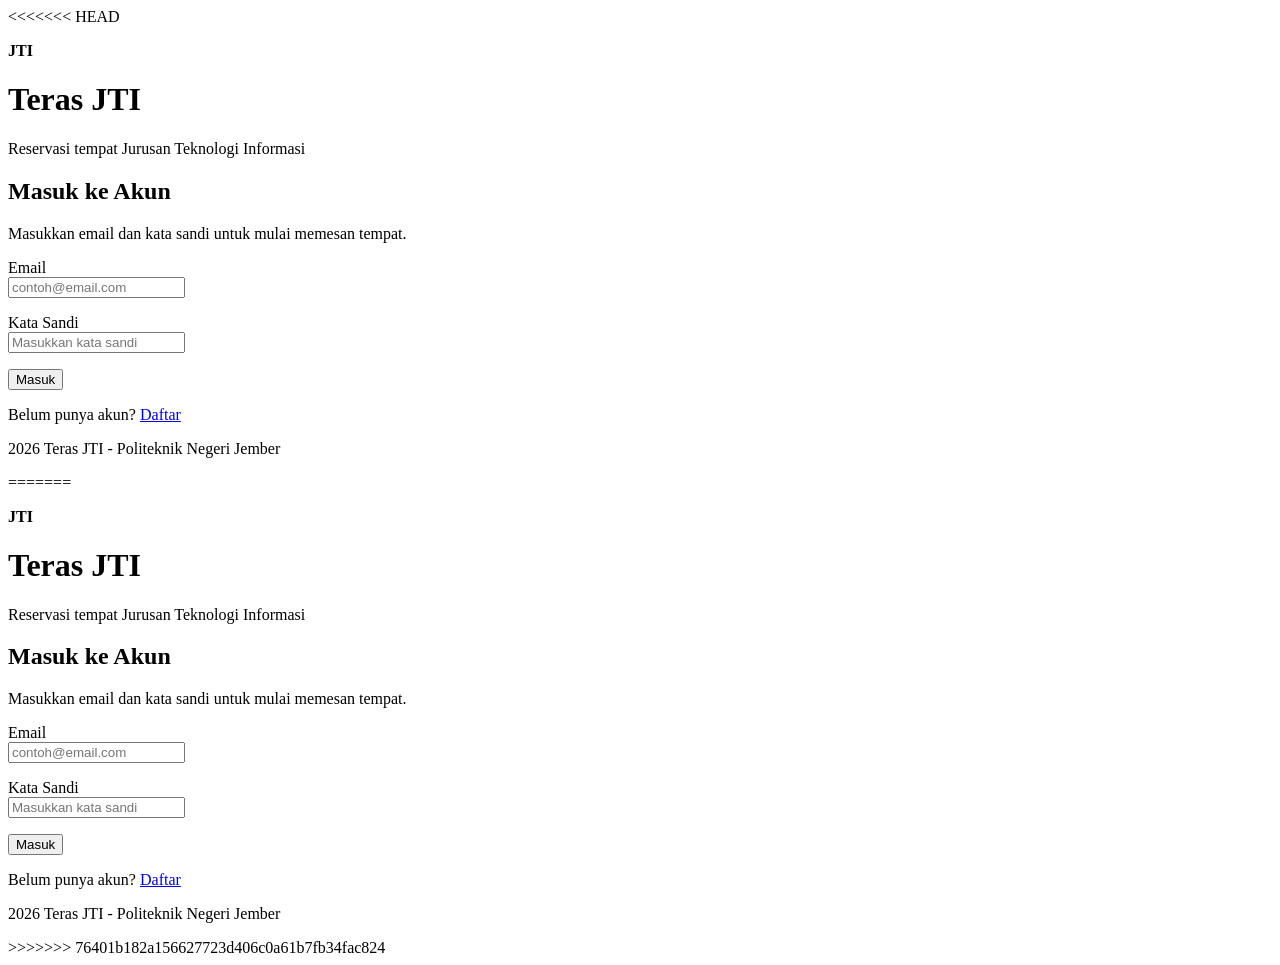
==== index.html @ 3b446804 "Merge branch 'main' of https://github.com/k4iroshiki/Web-TerasJTI-Workspace" ====
<<<<<<< HEAD
<!DOCTYPE html>
<html lang="id">
<head>
    <meta charset="UTF-8">
    <meta name="viewport" content="width=device-width, initial-scale=1.0">
    <title>Login - Teras JTI</title>
</head>
<body>

    <!-- Identitas aplikasi (logo + nama + tagline) -->
    <header>
        <p><strong>JTI</strong></p>
        <h1>Teras JTI</h1>
        <p>Reservasi tempat Jurusan Teknologi Informasi</p>
    </header>

    <main>
        <!-- Formulir login (struktur saja, belum ada proses autentikasi) -->
        <section>
            <h2>Masuk ke Akun</h2>
            <p>Masukkan email dan kata sandi untuk mulai memesan tempat.</p>

            <form action="dashboard.html">
                <p>
                    <label for="email">Email</label><br>
                    <input type="email" id="email" placeholder="contoh@email.com">
                </p>

                <p>
                    <label for="sandi">Kata Sandi</label><br>
                    <input type="password" id="sandi" placeholder="Masukkan kata sandi">
                </p>

                <p>
                    <button type="submit">Masuk</button>
                </p>
            </form>

            <p>Belum punya akun? <a href="daftar.html">Daftar</a></p>
        </section>
    </main>

    <footer>
        <p> 2026 Teras JTI - Politeknik Negeri Jember</p>
    </footer>

</body>
</html>
=======
<!doctype html>
<html lang="id">
  <head>
    <meta charset="UTF-8" />
    <meta name="viewport" content="width=device-width, initial-scale=1.0" />
    <title>Login - Teras JTI</title>
  </head>
  <body>
    <!-- Identitas aplikasi (logo + nama + tagline) -->
    <header>
      <p><strong>JTI</strong></p>
      <h1>Teras JTI</h1>
      <p>Reservasi tempat Jurusan Teknologi Informasi</p>
    </header>

    <main>
      <!-- Formulir login (struktur saja, belum ada proses autentikasi) -->
      <section>
        <h2>Masuk ke Akun</h2>
        <p>Masukkan email dan kata sandi untuk mulai memesan tempat.</p>

        <form action="dashboard.html">
          <p>
            <label for="email">Email</label><br />
            <input type="email" id="email" placeholder="contoh@email.com" />
          </p>

          <p>
            <label for="sandi">Kata Sandi</label><br />
            <input
              type="password"
              id="sandi"
              placeholder="Masukkan kata sandi"
            />
          </p>

          <p>
            <button type="submit">Masuk</button>
          </p>
        </form>

        <p>Belum punya akun? <a href="daftar.html">Daftar</a></p>
      </section>
    </main>

    <footer>
      <p>2026 Teras JTI - Politeknik Negeri Jember</p>
    </footer>
  </body>
</html>
>>>>>>> 76401b182a156627723d406c0a61b7fb34fac824
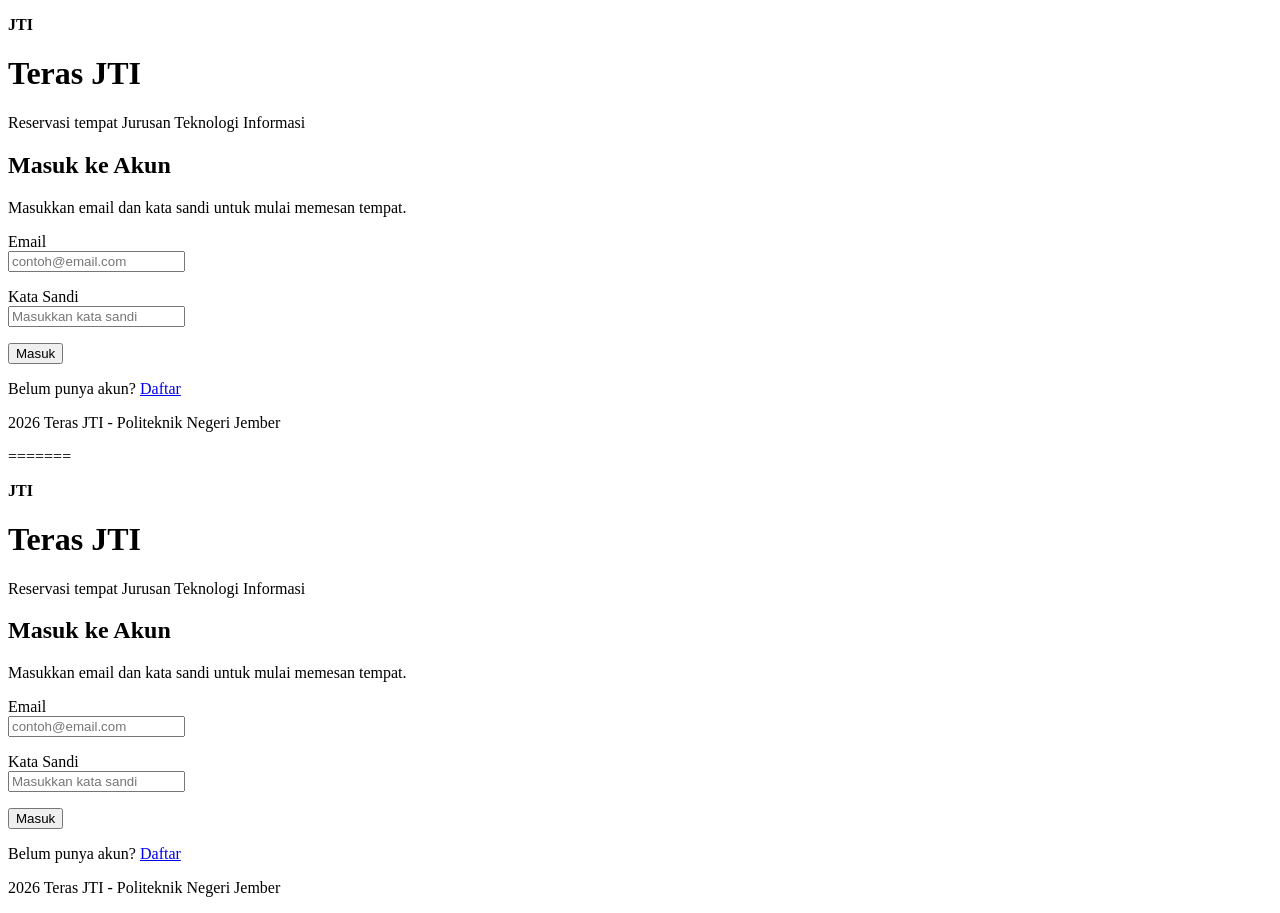
==== commit c0f4f262: "delete style from index.html, jadwal.html, and riwayat.html" ====
--- a/index.html
+++ b/index.html
@@ -1,4 +1,3 @@
-<<<<<<< HEAD
 <!DOCTYPE html>
 <html lang="id">
 <head>
@@ -8,7 +7,6 @@
 </head>
 <body>
 
-    <!-- Identitas aplikasi (logo + nama + tagline) -->
     <header>
         <p><strong>JTI</strong></p>
         <h1>Teras JTI</h1>
@@ -16,7 +14,7 @@
     </header>
 
     <main>
-        <!-- Formulir login (struktur saja, belum ada proses autentikasi) -->
+    
         <section>
             <h2>Masuk ke Akun</h2>
             <p>Masukkan email dan kata sandi untuk mulai memesan tempat.</p>
@@ -56,7 +54,7 @@
     <title>Login - Teras JTI</title>
   </head>
   <body>
-    <!-- Identitas aplikasi (logo + nama + tagline) -->
+   
     <header>
       <p><strong>JTI</strong></p>
       <h1>Teras JTI</h1>
@@ -64,7 +62,7 @@
     </header>
 
     <main>
-      <!-- Formulir login (struktur saja, belum ada proses autentikasi) -->
+    
       <section>
         <h2>Masuk ke Akun</h2>
         <p>Masukkan email dan kata sandi untuk mulai memesan tempat.</p>
@@ -98,4 +96,3 @@
     </footer>
   </body>
 </html>
->>>>>>> 76401b182a156627723d406c0a61b7fb34fac824
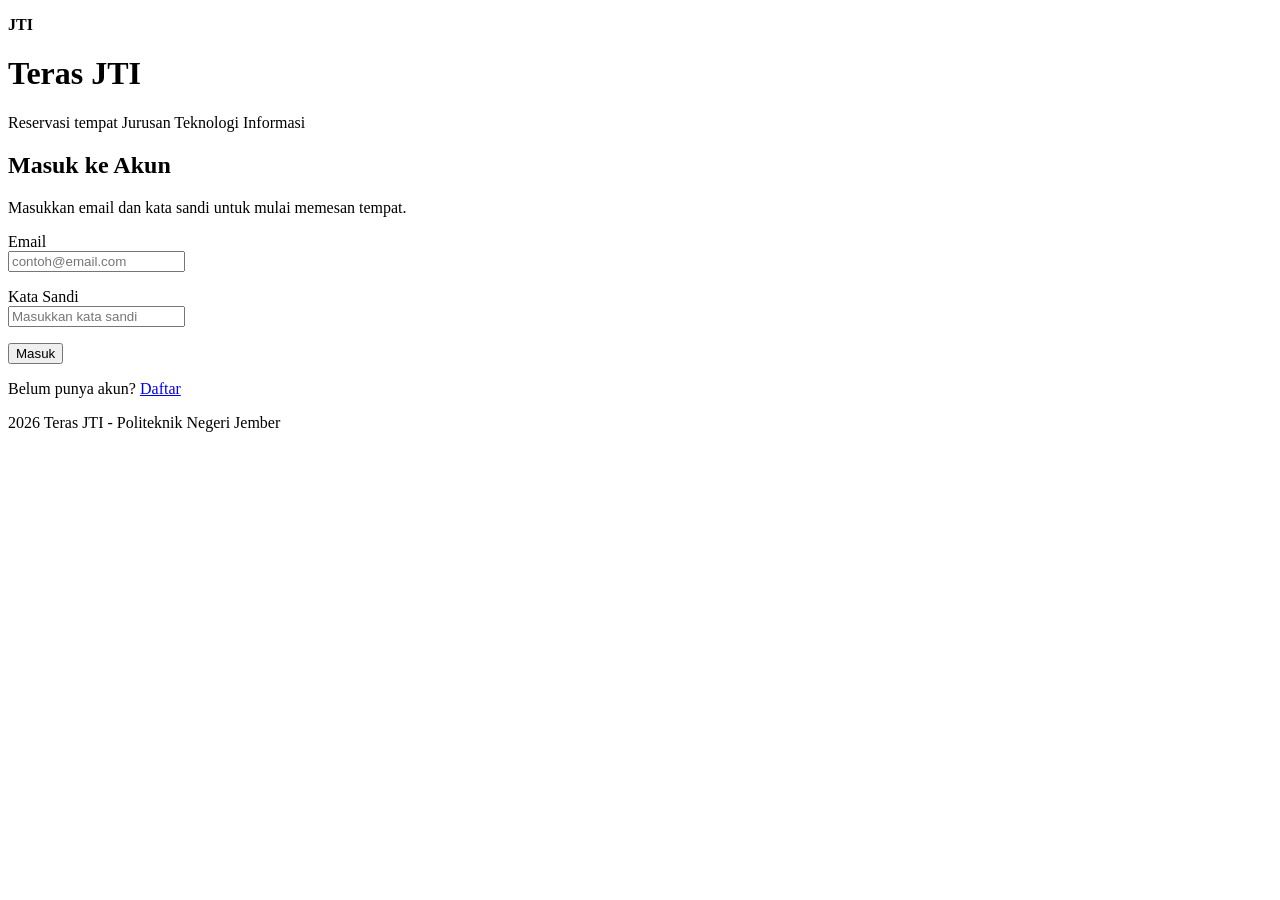
==== commit 5d7c7d99: "Update duplikat html" ====
--- a/index.html
+++ b/index.html
@@ -44,55 +44,4 @@
     </footer>
 
 </body>
-</html>
-=======
-<!doctype html>
-<html lang="id">
-  <head>
-    <meta charset="UTF-8" />
-    <meta name="viewport" content="width=device-width, initial-scale=1.0" />
-    <title>Login - Teras JTI</title>
-  </head>
-  <body>
-   
-    <header>
-      <p><strong>JTI</strong></p>
-      <h1>Teras JTI</h1>
-      <p>Reservasi tempat Jurusan Teknologi Informasi</p>
-    </header>
-
-    <main>
-    
-      <section>
-        <h2>Masuk ke Akun</h2>
-        <p>Masukkan email dan kata sandi untuk mulai memesan tempat.</p>
-
-        <form action="dashboard.html">
-          <p>
-            <label for="email">Email</label><br />
-            <input type="email" id="email" placeholder="contoh@email.com" />
-          </p>
-
-          <p>
-            <label for="sandi">Kata Sandi</label><br />
-            <input
-              type="password"
-              id="sandi"
-              placeholder="Masukkan kata sandi"
-            />
-          </p>
-
-          <p>
-            <button type="submit">Masuk</button>
-          </p>
-        </form>
-
-        <p>Belum punya akun? <a href="daftar.html">Daftar</a></p>
-      </section>
-    </main>
-
-    <footer>
-      <p>2026 Teras JTI - Politeknik Negeri Jember</p>
-    </footer>
-  </body>
-</html>
+</html>
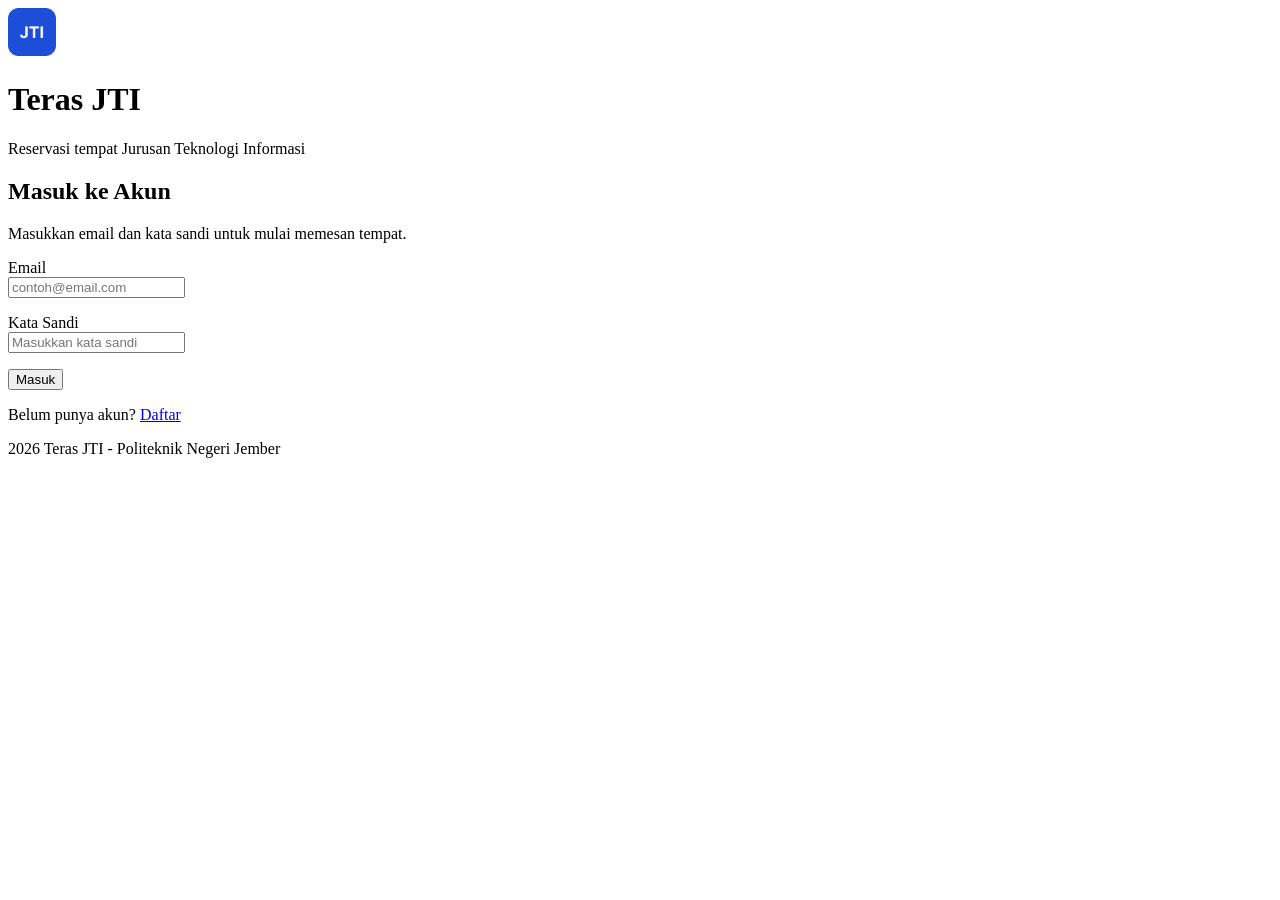
==== commit 6c7dcb15: "update halaman dengan gambar baru" ====
--- a/index.html
+++ b/index.html
@@ -8,7 +8,7 @@
 <body>
 
     <header>
-        <p><strong>JTI</strong></p>
+        <img src="assets/logo.png" alt="Logo Teras JTI" width="48" height="48">
         <h1>Teras JTI</h1>
         <p>Reservasi tempat Jurusan Teknologi Informasi</p>
     </header>
@@ -35,7 +35,7 @@
                 </p>
             </form>
 
-            <p>Belum punya akun? <a href="daftar.html">Daftar</a></p>
+            <p>Belum punya akun? <a href="registrasi.html">Daftar</a></p>
         </section>
     </main>
 
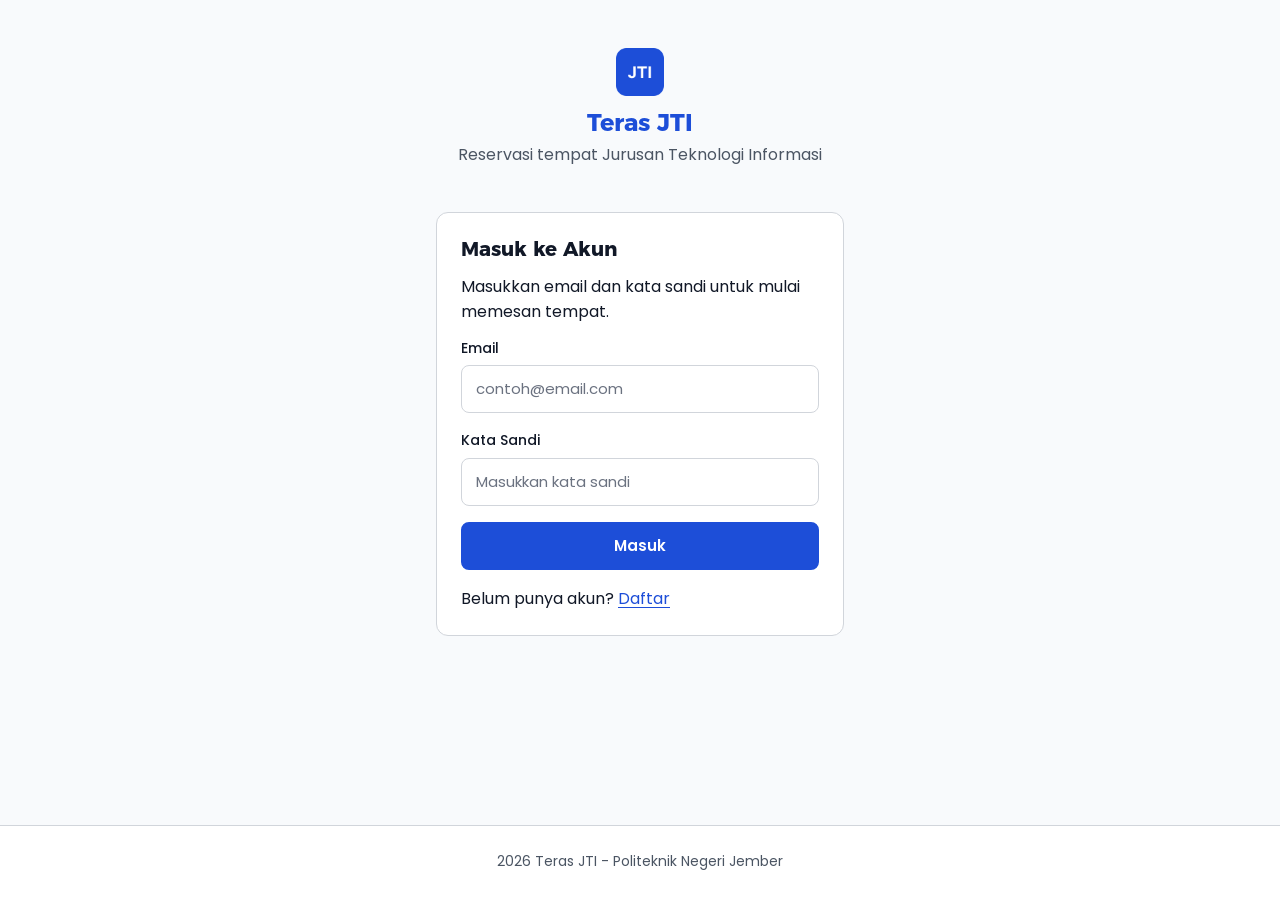
==== commit f94dedea: "update index.html" ====
--- a/index.html
+++ b/index.html
@@ -4,11 +4,18 @@
     <meta charset="UTF-8">
     <meta name="viewport" content="width=device-width, initial-scale=1.0">
     <title>Login - Teras JTI</title>
+  <link rel="stylesheet" href="assets/css/base.css">
+  <link rel="stylesheet" href="assets/css/layout.css">
+  <link rel="stylesheet" href="assets/css/components/button.css">
+  <link rel="stylesheet" href="assets/css/components/card.css">
+  <link rel="stylesheet" href="assets/css/components/form.css">
+  <link rel="stylesheet" href="assets/css/components/status.css">
+  <link rel="stylesheet" href="assets/css/components/table.css">
 </head>
-<body>
+<body class="auth">
 
     <header>
-        <img src="assets/logo.png" alt="Logo Teras JTI" width="48" height="48">
+        <img src="assets/images/logo.png" alt="Logo Teras JTI" width="48" height="48">
         <h1>Teras JTI</h1>
         <p>Reservasi tempat Jurusan Teknologi Informasi</p>
     </header>
--- a/assets/css/base.css
+++ b/assets/css/base.css
@@ -0,0 +1,161 @@
+@font-face {
+  font-family: "Poppins";
+  src: url("../fonts/poppins/Poppins-Regular.ttf") format("truetype");
+  font-weight: 400;
+  font-style: normal;
+  font-display: swap;
+}
+
+@font-face {
+  font-family: "Poppins";
+  src: url("../fonts/poppins/Poppins-Medium.ttf") format("truetype");
+  font-weight: 500;
+  font-style: normal;
+  font-display: swap;
+}
+
+@font-face {
+  font-family: "Poppins";
+  src: url("../fonts/poppins/Poppins-SemiBold.ttf") format("truetype");
+  font-weight: 600;
+  font-style: normal;
+  font-display: swap;
+}
+
+@font-face {
+  font-family: "Montserrat";
+  src: url("../fonts/montserrat/Montserrat-Bold.otf") format("opentype");
+  font-weight: 700;
+  font-style: normal;
+  font-display: swap;
+}
+
+:root {
+  --biru: #1d4ed8;
+  --biru-tua: #1e40af;
+  --biru-muda: #dbeafe;
+  --hijau: #15803d;
+  --hijau-muda: #dcfce7;
+  --amber: #92400e;
+  --amber-muda: #fef3c7;
+  --merah: #b91c1c;
+  --merah-muda: #fee2e2;
+  --abu: #4b5563;
+  --abu-muda: #e5e7eb;
+  --teks: #111827;
+  --garis: #d1d5db;
+  --latar: #f8fafc;
+  --kartu: #ffffff;
+  --radius: 8px;
+  --radius-besar: 12px;
+  --lebar: 960px;
+  --gutter: max(16px, calc((100% - var(--lebar)) / 2 + 16px));
+  --font-isi: "Poppins", Arial, sans-serif;
+  --font-judul: "Montserrat", "Poppins", Arial, sans-serif;
+}
+
+*,
+*::before,
+*::after {
+  box-sizing: border-box;
+}
+
+html {
+  -webkit-text-size-adjust: 100%;
+}
+
+body {
+  margin: 0;
+  font-family: var(--font-isi);
+  font-size: 1rem;
+  font-weight: 400;
+  line-height: 1.6;
+  color: var(--teks);
+  background: var(--latar);
+}
+
+h1,
+h2,
+h3 {
+  font-family: var(--font-judul);
+  font-weight: 700;
+  line-height: 1.25;
+  color: var(--teks);
+}
+
+h1 {
+  margin: 0 0 8px;
+  font-size: 1.5rem;
+}
+
+h2 {
+  margin: 0 0 12px;
+  font-size: 1.25rem;
+}
+
+h3 {
+  margin: 20px 0 8px;
+  font-size: 1.0625rem;
+}
+
+p {
+  margin: 0 0 12px;
+}
+
+a {
+  color: var(--biru);
+  text-underline-offset: 3px;
+}
+
+a:hover {
+  color: var(--biru-tua);
+}
+
+img {
+  display: block;
+  max-width: 100%;
+  height: auto;
+}
+
+ul,
+ol {
+  margin: 0 0 12px;
+  padding-left: 24px;
+}
+
+li {
+  margin-bottom: 4px;
+}
+
+dl {
+  display: grid;
+  grid-template-columns: max-content 1fr;
+  gap: 8px 24px;
+  margin: 0 0 12px;
+}
+
+dt {
+  color: var(--abu);
+  font-size: .875rem;
+}
+
+dd {
+  margin: 0;
+  font-weight: 500;
+}
+
+strong {
+  font-weight: 600;
+}
+
+:focus-visible {
+  outline: 2px solid var(--biru);
+  outline-offset: 2px;
+}
+
+@media (prefers-reduced-motion: reduce) {
+  * {
+    transition: none !important;
+    animation: none !important;
+  }
+}
--- a/assets/css/layout.css
+++ b/assets/css/layout.css
@@ -0,0 +1,258 @@
+body {
+  display: flex;
+  flex-direction: column;
+  min-height: 100vh;
+}
+
+header {
+  position: relative;
+  padding: 20px var(--gutter);
+  background: var(--biru);
+  color: #ffffff;
+}
+
+header h1 {
+  margin: 0;
+  color: #ffffff;
+}
+
+header p {
+  margin: 4px 0 0;
+  color: var(--biru-muda);
+}
+
+header a {
+  color: #ffffff;
+  font-weight: 500;
+}
+
+header img {
+  margin: 0 0 12px;
+  border-radius: var(--radius);
+}
+
+header.sub {
+  display: flex;
+  align-items: center;
+  gap: 8px;
+  padding-top: 12px;
+  padding-bottom: 12px;
+}
+
+header.sub h1 {
+  font-size: 1.25rem;
+}
+
+header .kembali {
+  display: grid;
+  place-items: center;
+  width: 44px;
+  height: 44px;
+  border-radius: var(--radius);
+  font-size: 1.5rem;
+  text-decoration: none;
+}
+
+header .kembali:hover {
+  background: rgba(255, 255, 255, .15);
+  color: #ffffff;
+}
+
+.lonceng {
+  position: absolute;
+  top: 50%;
+  right: var(--gutter);
+  display: grid;
+  place-items: center;
+  width: 44px;
+  height: 44px;
+  font-size: 1.25rem;
+  text-decoration: none;
+  transform: translateY(-50%);
+}
+
+nav {
+  position: sticky;
+  top: 0;
+  z-index: 10;
+  background: var(--kartu);
+  border-bottom: 1px solid var(--garis);
+}
+
+nav ul {
+  display: flex;
+  gap: 4px;
+  margin: 0;
+  padding: 0 var(--gutter);
+  list-style: none;
+  overflow-x: auto;
+}
+
+nav li {
+  margin: 0;
+}
+
+nav a {
+  display: block;
+  padding: 14px 16px;
+  border-bottom: 3px solid transparent;
+  color: var(--abu);
+  font-weight: 500;
+  text-decoration: none;
+  white-space: nowrap;
+}
+
+nav a:hover,
+nav a[aria-current="page"],
+nav a.aktif {
+  color: var(--biru);
+}
+
+nav a[aria-current="page"],
+nav a.aktif {
+  border-bottom-color: var(--biru);
+}
+
+main {
+  flex: 1;
+  width: 100%;
+  max-width: var(--lebar);
+  margin: 0 auto;
+  padding: 24px 16px 32px;
+}
+
+main > p:first-child {
+  margin: 0 0 8px;
+}
+
+main .kembali {
+  display: inline-flex;
+  align-items: center;
+  gap: 6px;
+  min-height: 44px;
+  font-weight: 500;
+  text-decoration: none;
+}
+
+main .kembali::before {
+  content: "\2190";
+}
+
+main > section {
+  margin-bottom: 16px;
+  padding: 24px;
+  background: var(--kartu);
+  border: 1px solid var(--garis);
+  border-radius: var(--radius-besar);
+}
+
+main > section > :last-child {
+  margin-bottom: 0;
+}
+
+footer {
+  padding: 24px var(--gutter);
+  background: var(--kartu);
+  border-top: 1px solid var(--garis);
+  color: var(--abu);
+  font-size: .875rem;
+  text-align: center;
+}
+
+footer p {
+  margin: 0 0 4px;
+}
+
+main + nav {
+  position: fixed;
+  top: auto;
+  right: 0;
+  bottom: 0;
+  left: 0;
+  padding-bottom: env(safe-area-inset-bottom, 0);
+  border-top: 1px solid var(--garis);
+  border-bottom: 0;
+}
+
+main + nav ul {
+  justify-content: center;
+  gap: 8px;
+  padding: 0 8px;
+}
+
+main + nav a {
+  display: flex;
+  flex-direction: column;
+  align-items: center;
+  gap: 2px;
+  min-width: 72px;
+  padding: 8px 12px 10px;
+  border-top: 3px solid transparent;
+  border-bottom: 0;
+  font-size: .75rem;
+}
+
+main + nav a span {
+  font-size: 1.25rem;
+  line-height: 1;
+}
+
+main + nav a[aria-current="page"],
+main + nav a.aktif {
+  border-top-color: var(--biru);
+  border-bottom-color: transparent;
+}
+
+body:has(main + nav) {
+  padding-bottom: 76px;
+}
+
+.aksi {
+  position: sticky;
+  bottom: 0;
+  padding: 16px var(--gutter);
+  background: var(--kartu);
+  border-top: 1px solid var(--garis);
+}
+
+.auth header {
+  padding-top: 48px;
+  background: transparent;
+  color: var(--teks);
+  text-align: center;
+}
+
+.auth header h1 {
+  color: var(--biru);
+}
+
+.auth header p {
+  color: var(--abu);
+}
+
+.auth header img {
+  margin: 0 auto 12px;
+}
+
+.auth main {
+  max-width: 440px;
+}
+
+@media (max-width: 480px) {
+  main {
+    padding: 16px 16px 24px;
+  }
+
+  main > section {
+    padding: 16px;
+  }
+
+  dl {
+    grid-template-columns: 1fr;
+    gap: 2px;
+  }
+
+  dd {
+    margin-bottom: 10px;
+  }
+}
--- a/assets/css/components/button.css
+++ b/assets/css/components/button.css
@@ -0,0 +1,59 @@
+button,
+.tombol {
+  display: inline-flex;
+  align-items: center;
+  justify-content: center;
+  gap: 8px;
+  min-height: 48px;
+  padding: 0 24px;
+  border: 2px solid var(--biru);
+  border-radius: var(--radius);
+  background: var(--biru);
+  color: #ffffff;
+  font: inherit;
+  font-size: .9375rem;
+  font-weight: 600;
+  text-decoration: none;
+  cursor: pointer;
+  transition: background-color .15s, border-color .15s;
+}
+
+button:hover:not(:disabled),
+.tombol:hover {
+  background: var(--biru-tua);
+  border-color: var(--biru-tua);
+  color: #ffffff;
+}
+
+button:disabled {
+  background: var(--abu-muda);
+  border-color: var(--abu-muda);
+  color: #6b7280;
+  cursor: not-allowed;
+}
+
+.tombol-sekunder {
+  background: var(--kartu);
+  color: var(--biru);
+}
+
+.tombol-sekunder:hover {
+  background: var(--biru-muda);
+  border-color: var(--biru);
+  color: var(--biru-tua);
+}
+
+.tombol-bahaya {
+  background: var(--merah);
+  border-color: var(--merah);
+}
+
+.tombol-bahaya:hover {
+  background: #991b1b;
+  border-color: #991b1b;
+}
+
+form p > button,
+.aksi button {
+  width: 100%;
+}
--- a/assets/css/components/card.css
+++ b/assets/css/components/card.css
@@ -0,0 +1,159 @@
+main > section:has(> article) {
+  display: grid;
+  grid-template-columns: repeat(auto-fill, minmax(260px, 1fr));
+  gap: 16px;
+}
+
+main > section:has(> article) > :not(article) {
+  grid-column: 1 / -1;
+  margin: 0;
+}
+
+article {
+  display: flex;
+  flex-direction: column;
+  gap: 8px;
+  padding: 12px;
+  background: var(--kartu);
+  border: 1px solid var(--garis);
+  border-radius: var(--radius-besar);
+}
+
+article figure {
+  margin: 0;
+}
+
+article img {
+  width: 100%;
+  aspect-ratio: 16 / 9;
+  object-fit: cover;
+  border-radius: var(--radius);
+}
+
+figure {
+  margin: 0 0 16px;
+}
+
+figcaption {
+  margin-top: 6px;
+  color: var(--abu);
+  font-size: .75rem;
+}
+
+article h3 {
+  margin: 4px 0 0;
+}
+
+article p {
+  margin: 0;
+}
+
+article > p:last-child {
+  margin-top: auto;
+  padding-top: 8px;
+}
+
+article .tombol {
+  display: flex;
+  width: 100%;
+}
+
+.chip-list {
+  display: flex;
+  flex-wrap: wrap;
+  gap: 8px;
+  margin: 0;
+  padding: 0;
+  list-style: none;
+}
+
+.chip-list li {
+  margin: 0;
+}
+
+.chip-list a {
+  display: inline-block;
+  padding: 8px 16px;
+  border: 1px solid var(--garis);
+  border-radius: 999px;
+  color: var(--teks);
+  font-size: .875rem;
+  font-weight: 500;
+  text-decoration: none;
+}
+
+.chip-list a:hover {
+  border-color: var(--biru);
+  color: var(--biru);
+}
+
+.profil-kartu {
+  display: flex;
+  align-items: center;
+  gap: 16px;
+  margin-bottom: 8px;
+  padding-bottom: 16px;
+  border-bottom: 1px solid var(--garis);
+}
+
+.profil-kartu p {
+  margin: 0;
+  color: var(--abu);
+}
+
+.profil-kartu b {
+  font-family: var(--font-judul);
+  font-size: 1.125rem;
+}
+
+.foto {
+  display: grid;
+  place-items: center;
+  flex: none;
+  width: 56px;
+  height: 56px;
+  border-radius: 50%;
+  background: var(--biru-muda);
+  font-size: 1.5rem;
+}
+
+.daftar-menu {
+  margin: 0;
+  padding: 0;
+  list-style: none;
+}
+
+.daftar-menu li {
+  margin: 0;
+}
+
+.daftar-menu li + li {
+  border-top: 1px solid var(--garis);
+}
+
+.daftar-menu a {
+  display: flex;
+  align-items: center;
+  gap: 12px;
+  min-height: 56px;
+  color: var(--teks);
+  font-weight: 500;
+  text-decoration: none;
+}
+
+.daftar-menu a:hover {
+  color: var(--biru);
+}
+
+.daftar-menu a span:nth-child(2) {
+  flex: 1;
+}
+
+.daftar-menu a span:last-child {
+  color: var(--abu);
+}
+
+.daftar-menu .keluar,
+.daftar-menu .keluar span:last-child {
+  color: var(--merah);
+}
--- a/assets/css/components/form.css
+++ b/assets/css/components/form.css
@@ -0,0 +1,110 @@
+form {
+  margin: 0;
+}
+
+form p,
+form div {
+  margin: 0 0 16px;
+}
+
+label {
+  display: block;
+  margin-bottom: 6px;
+  color: var(--teks);
+  font-size: .875rem;
+  font-weight: 500;
+}
+
+label + br {
+  display: none;
+}
+
+input,
+select,
+textarea {
+  width: 100%;
+  min-height: 48px;
+  padding: 0 14px;
+  border: 1px solid var(--garis);
+  border-radius: var(--radius);
+  background: var(--kartu);
+  color: var(--teks);
+  font: inherit;
+  font-size: .9375rem;
+}
+
+input::placeholder {
+  color: #6b7280;
+}
+
+input:focus,
+select:focus,
+textarea:focus {
+  border-color: var(--biru);
+  outline: 2px solid var(--biru);
+  outline-offset: 0;
+}
+
+input[readonly] {
+  background: #f3f4f6;
+  color: var(--abu);
+}
+
+input:disabled {
+  background: #f3f4f6;
+  cursor: not-allowed;
+}
+
+input[type="radio"],
+input[type="checkbox"] {
+  width: 20px;
+  height: 20px;
+  min-height: 0;
+  margin: 0 8px 0 0;
+  accent-color: var(--biru);
+  vertical-align: middle;
+}
+
+input[type="radio"] + label,
+input[type="checkbox"] + label {
+  display: inline;
+  margin: 0;
+  font-size: 1rem;
+  font-weight: 400;
+  vertical-align: middle;
+}
+
+input[type="file"] {
+  min-height: 0;
+  padding: 10px 14px;
+}
+
+input[type="file"]::file-selector-button {
+  margin-right: 12px;
+  padding: 8px 16px;
+  border: 0;
+  border-radius: var(--radius);
+  background: var(--biru-muda);
+  color: var(--biru-tua);
+  font: inherit;
+  font-size: .875rem;
+  font-weight: 600;
+  cursor: pointer;
+}
+
+form:has(input[type="search"]) {
+  display: flex;
+  flex-wrap: wrap;
+  gap: 8px;
+}
+
+form:has(input[type="search"]) label {
+  flex-basis: 100%;
+  margin: 0;
+}
+
+form:has(input[type="search"]) input {
+  flex: 1;
+  width: auto;
+  min-width: 0;
+}
--- a/assets/css/components/status.css
+++ b/assets/css/components/status.css
@@ -0,0 +1,67 @@
+.label {
+  display: inline-block;
+  padding: 2px 10px;
+  border-radius: 999px;
+  background: var(--biru-muda);
+  color: var(--biru-tua);
+  font-size: .75rem;
+  font-weight: 600;
+  line-height: 1.6;
+}
+
+.label-gratis,
+.label-sukses {
+  background: var(--hijau-muda);
+  color: var(--hijau);
+}
+
+.label-dp,
+.label-menunggu {
+  background: var(--amber-muda);
+  color: var(--amber);
+}
+
+.label-gagal {
+  background: var(--merah-muda);
+  color: var(--merah);
+}
+
+.label-selesai {
+  background: var(--abu-muda);
+  color: var(--abu);
+}
+
+.banner {
+  margin-bottom: 16px;
+  padding: 16px;
+  border-left: 4px solid var(--biru);
+  border-radius: var(--radius);
+  background: var(--biru-muda);
+  color: var(--biru-tua);
+}
+
+.banner p {
+  margin: 0;
+}
+
+.banner p + p {
+  margin-top: 4px;
+}
+
+.banner-sukses {
+  border-left-color: var(--hijau);
+  background: var(--hijau-muda);
+  color: #14532d;
+}
+
+.banner-menunggu {
+  border-left-color: var(--amber);
+  background: var(--amber-muda);
+  color: var(--amber);
+}
+
+.banner-gagal {
+  border-left-color: var(--merah);
+  background: var(--merah-muda);
+  color: #7f1d1d;
+}
--- a/assets/css/components/table.css
+++ b/assets/css/components/table.css
@@ -0,0 +1,41 @@
+table {
+  width: 100%;
+  margin: 0 0 8px;
+  border-collapse: collapse;
+  font-size: .9375rem;
+}
+
+caption {
+  padding-bottom: 8px;
+  color: var(--teks);
+  font-weight: 600;
+  text-align: left;
+}
+
+th,
+td {
+  padding: 10px 12px;
+  border: 1px solid var(--garis);
+  text-align: left;
+  vertical-align: middle;
+}
+
+thead th {
+  background: var(--biru-muda);
+  color: #1e3a8a;
+  font-weight: 600;
+}
+
+tbody tr:nth-child(even) {
+  background: var(--latar);
+}
+
+tfoot td {
+  background: var(--biru-muda);
+  color: #1e3a8a;
+  font-weight: 600;
+}
+
+td label {
+  margin: 0;
+}
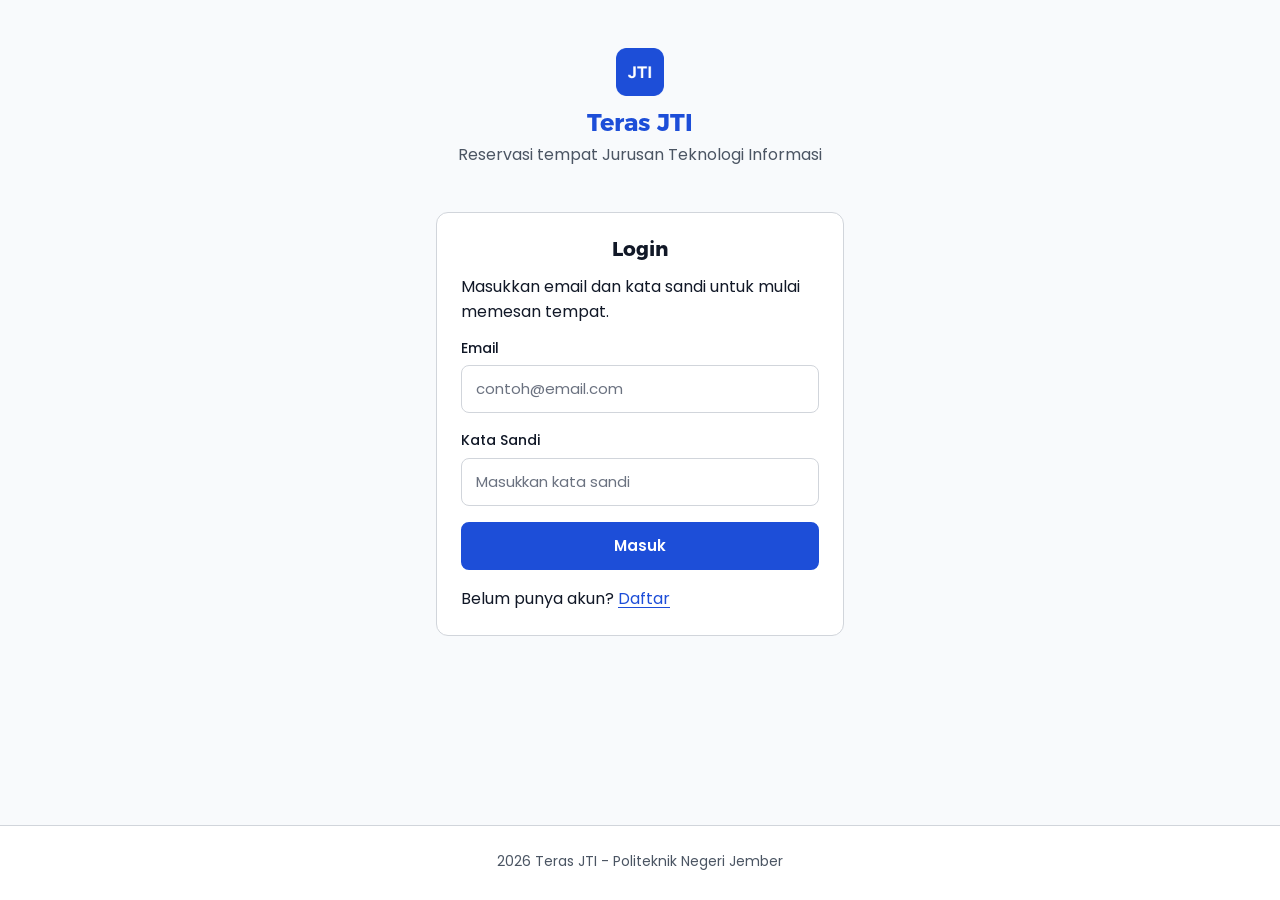
==== commit 679ddcf5: "tambah link style css dan menghubungkan style ke semua halaman dan section" ====
--- a/index.html
+++ b/index.html
@@ -23,7 +23,7 @@
     <main>
     
         <section>
-            <h2>Masuk ke Akun</h2>
+            <h2 style="justify-content: center; display: flex;">Login</h2>
             <p>Masukkan email dan kata sandi untuk mulai memesan tempat.</p>
 
             <form action="dashboard.html">
